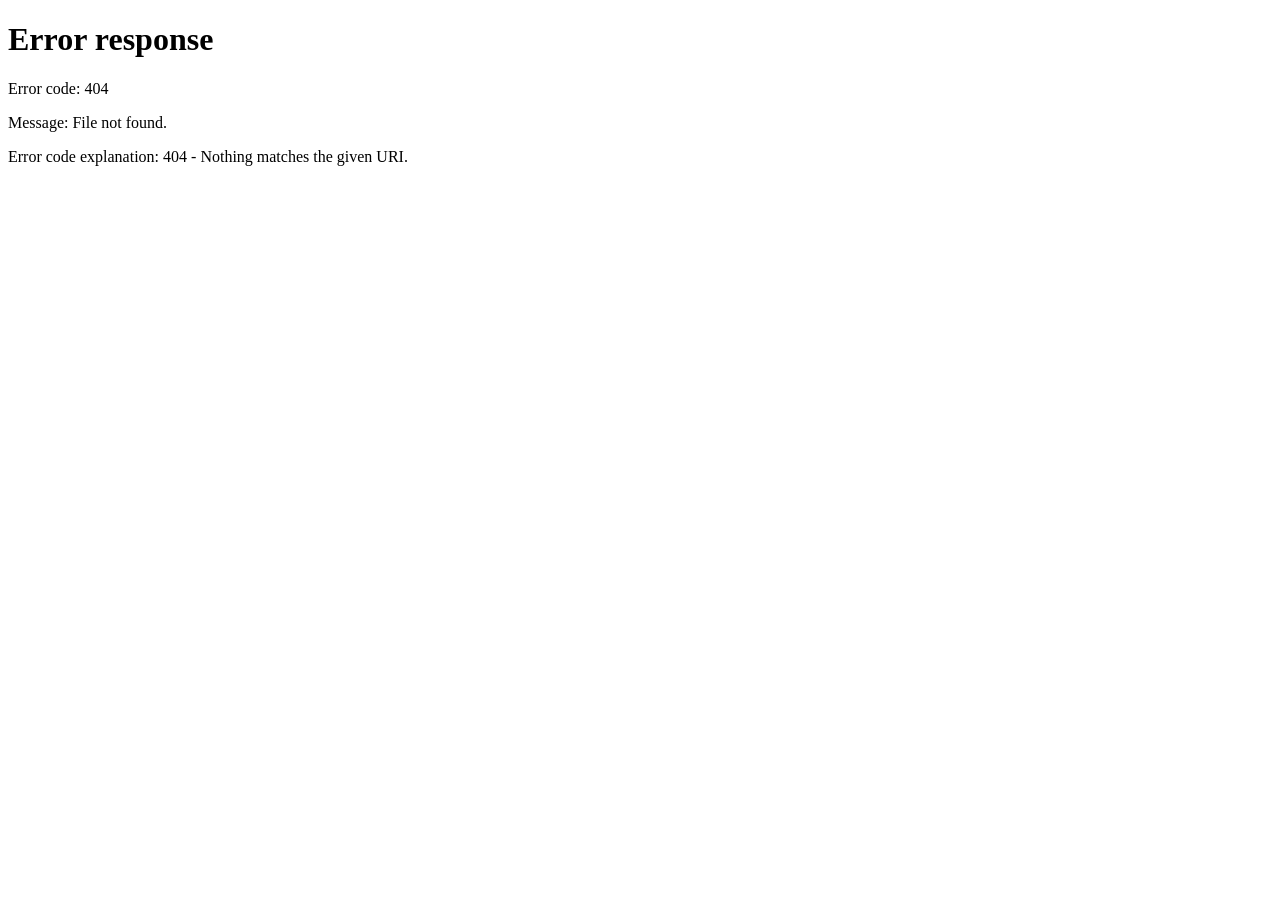
==== play.html @ 8db26f98 "Rename play_Version2.html to play.html" ====
<!DOCTYPE html>
<html lang="ja">
<head>
    <meta charset="UTF-8">
    <meta name="viewport" content="width=device-width, initial-scale=1.0">
    <title>解答 - ひらがな単語並べ替え</title>
    <link rel="stylesheet" href="styles.css">
</head>
<body class="play-page">
    <div class="play-container">
        <div class="play-header">
            <h1>🎲 問題に答えよう</h1>
            <p class="play-instruction">バラバラな文字を並べ替えて、単語を当てよう！</p>
        </div>

        <div class="cards-container" id="cardsContainer">
            <!-- カードがここに配置される -->
        </div>

        <div class="play-buttons">
            <button class="btn-answer" id="answerBtn">答え</button>
            <button class="btn-back" id="backBtn">← 戻る</button>
        </div>
    </div>

    <!-- 答え表示モーダル -->
    <div class="modal" id="answerModal">
        <div class="modal-content">
            <h2>🎉 正解！</h2>
            <div class="answer-display" id="answerDisplay"></div>
            <p class="modal-text">よくできましたね！</p>
            <p class="continue-hint">画面をタップして続ける</p>
        </div>
    </div>

    <script src="script.js"></script>
    <script>
        let cards = [];
        let selectedWord = [];

        // 初期化
        function init() {
            const wordData = sessionStorage.getItem('selectedWord');
            if (!wordData) {
                alert('問題が選択されていません。');
                window.location.href = 'select.html';
                return;
            }

            selectedWord = JSON.parse(wordData);
            createCards();
            setupEventListeners();
        }

        // カードを作成
        function createCards() {
            const container = document.getElementById('cardsContainer');
            container.innerHTML = '';

            // カードをシャッフルして配置
            const shuffled = [...selectedWord].sort(() => Math.random() - 0.5);

            shuffled.forEach((char, index) => {
                const card = document.createElement('div');
                card.className = 'card';
                card.textContent = char;
                card.id = 'card-' + index;
                card.draggable = true;

                // ランダムな位置に配置
                const randomX = Math.random() * (container.offsetWidth - 100);
                const randomY = Math.random() * (container.offsetHeight - 100);
                card.style.left = randomX + 'px';
                card.style.top = randomY + 'px';

                // ドラッグイベント
                card.addEventListener('dragstart', handleDragStart);
                card.addEventListener('dragend', handleDragEnd);

                // タッチイベント（タブレット対応）
                card.addEventListener('touchstart', handleTouchStart);
                card.addEventListener('touchmove', handleTouchMove);
                card.addEventListener('touchend', handleTouchEnd);

                container.appendChild(card);
                cards.push({
                    element: card,
                    character: char,
                    x: randomX,
                    y: randomY
                });
            });
        }

        // ドラッグハンドラー
        let draggedCard = null;
        let offsetX = 0;
        let offsetY = 0;

        function handleDragStart(e) {
            draggedCard = this;
            e.dataTransfer.effectAllowed = 'move';
            e.dataTransfer.setData('text/html', this.innerHTML);
        }

        function handleDragEnd(e) {
            draggedCard = null;
        }

        // タッチハンドラー（タブレット対応）
        let touchCard = null;

        function handleTouchStart(e) {
            touchCard = this;
            const touch = e.touches[0];
            offsetX = touch.clientX - this.getBoundingClientRect().left;
            offsetY = touch.clientY - this.getBoundingClientRect().top;
        }

        function handleTouchMove(e) {
            if (!touchCard) return;

            const touch = e.touches[0];
            const container = document.getElementById('cardsContainer');
            const containerRect = container.getBoundingClientRect();

            let x = touch.clientX - containerRect.left - offsetX;
            let y = touch.clientY - containerRect.top - offsetY;

            // 境界チェック
            x = Math.max(0, Math.min(x, containerRect.width - touchCard.offsetWidth));
            y = Math.max(0, Math.min(y, containerRect.height - touchCard.offsetHeight));

            touchCard.style.left = x + 'px';
            touchCard.style.top = y + 'px';
        }

        function handleTouchEnd(e) {
            touchCard = null;
        }

        // イベントリスナーの設定
        function setupEventListeners() {
            document.getElementById('answerBtn').addEventListener('click', showAnswer);
            document.getElementById('backBtn').addEventListener('click', goBack);
            document.getElementById('answerModal').addEventListener('click', handleModalClick);
        }

        // 答えを表示
        function showAnswer() {
            const answer = selectedWord.join('');
            document.getElementById('answerDisplay').textContent = answer;
            document.getElementById('answerModal').classList.add('active');

            // 正解の順に並べ替え
            const container = document.getElementById('cardsContainer');
            const rect = container.getBoundingClientRect();
            const spacing = (rect.width - 100) / (selectedWord.length + 1);

            cards.forEach((card, index) => {
                const targetX = (index + 1) * spacing;
                const targetY = (rect.height - 100) / 2;
                card.element.style.transition = 'all 0.5s ease';
                card.element.style.left = targetX + 'px';
                card.element.style.top = targetY + 'px';
            });
        }

        // モーダルをクリック
        function handleModalClick() {
            document.getElementById('answerModal').classList.remove('active');
            // select.htmlに戻る
            sessionStorage.removeItem('selectedWord');
            window.location.href = 'select.html';
        }

        // 戻る
        function goBack() {
            sessionStorage.removeItem('selectedWord');
            window.location.href = 'select.html';
        }

        // 初期化実行
        init();
    </script>
</body>
</html>
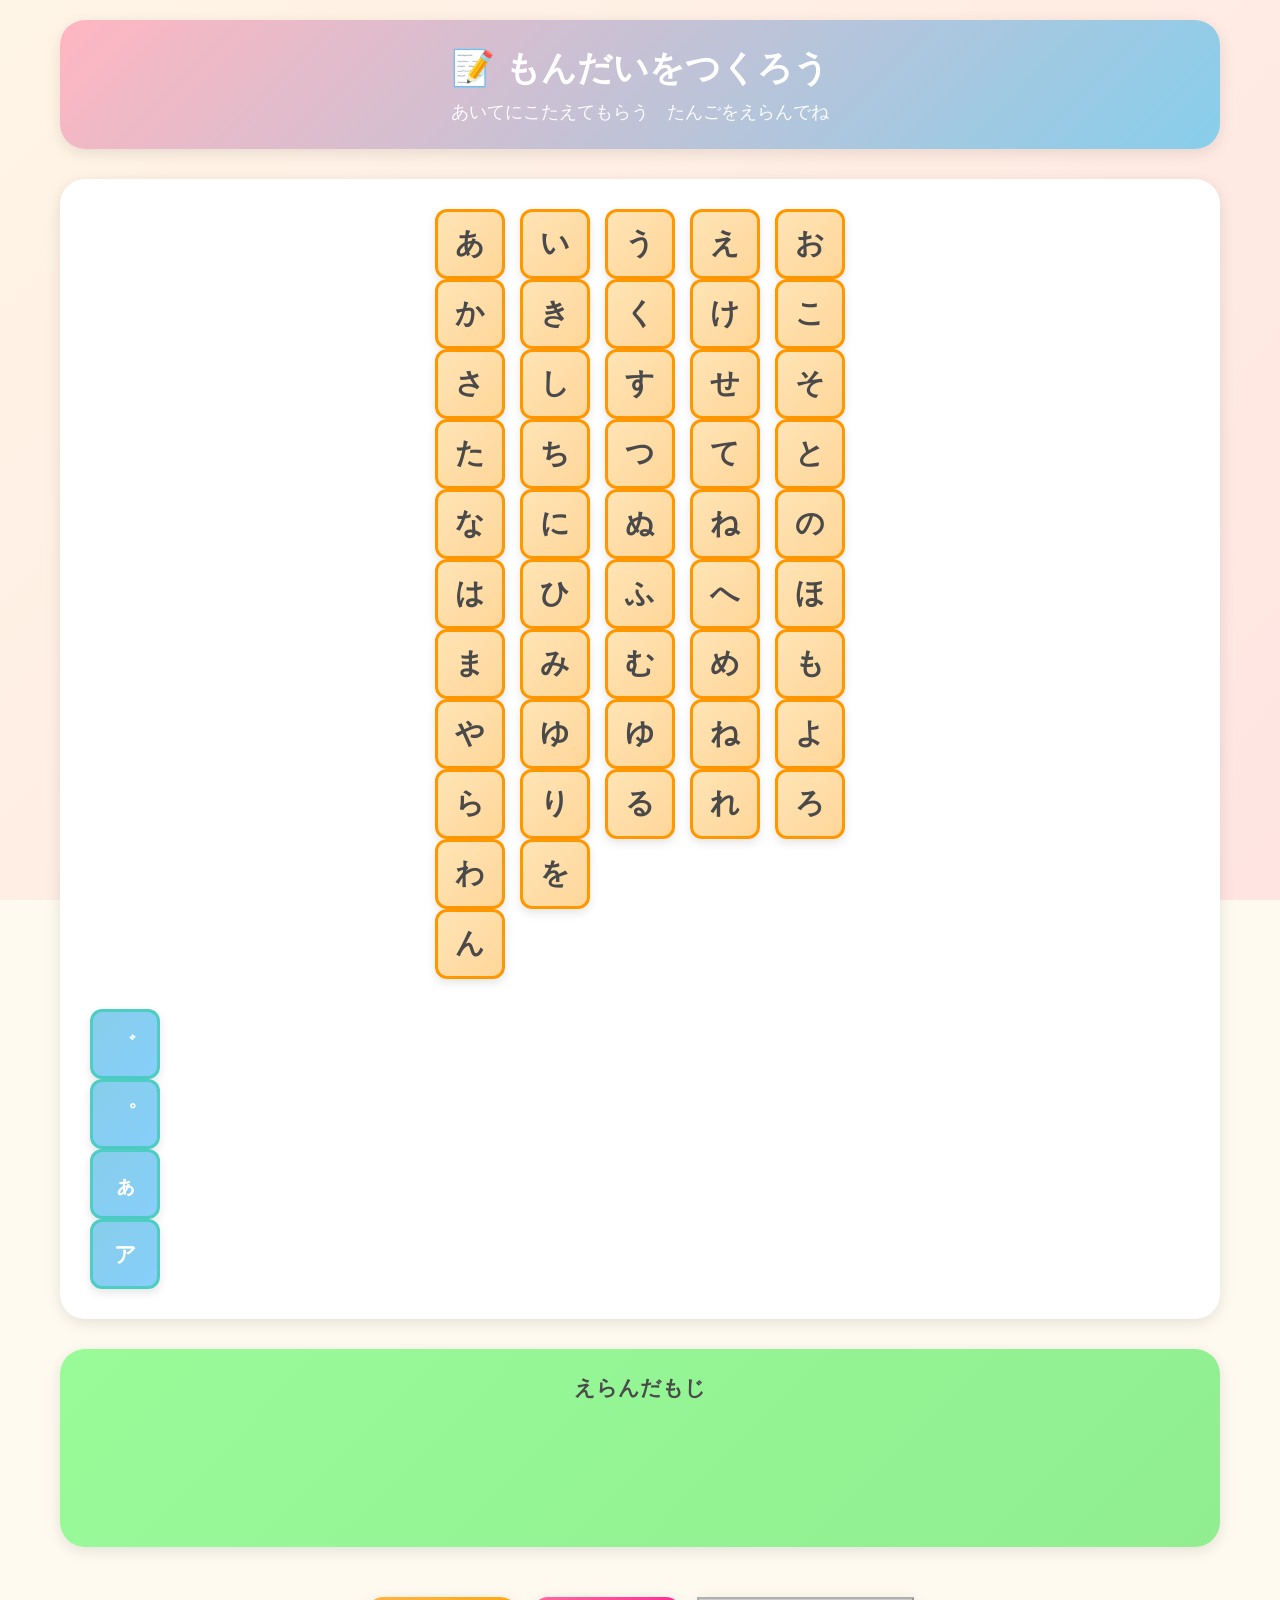
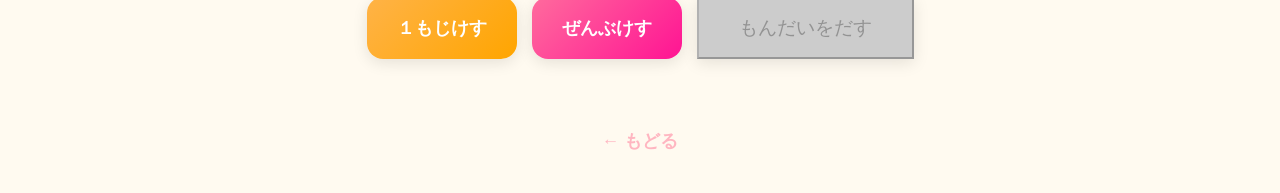
==== commit ed794c9c: "Update Japanese text in play.html" ====
--- a/play.html
+++ b/play.html
@@ -3,14 +3,13 @@
 <head>
     <meta charset="UTF-8">
     <meta name="viewport" content="width=device-width, initial-scale=1.0">
-    <title>解答 - ひらがな単語並べ替え</title>
+    <title>解答 - ひらがなかたかなならびかえ</title>
     <link rel="stylesheet" href="styles.css">
 </head>
 <body class="play-page">
     <div class="play-container">
         <div class="play-header">
-            <h1>🎲 問題に答えよう</h1>
-            <p class="play-instruction">バラバラな文字を並べ替えて、単語を当てよう！</p>
+            <h1>🎲 ならびかえて　ことばにしよう</h1>
         </div>
 
         <div class="cards-container" id="cardsContainer">
@@ -18,18 +17,18 @@
         </div>
 
         <div class="play-buttons">
-            <button class="btn-answer" id="answerBtn">答え</button>
-            <button class="btn-back" id="backBtn">← 戻る</button>
+            <button class="btn-answer" id="answerBtn">こたえ</button>
+            <button class="btn-back" id="backBtn">← もどる</button>
         </div>
     </div>
 
     <!-- 答え表示モーダル -->
     <div class="modal" id="answerModal">
         <div class="modal-content">
-            <h2>🎉 正解！</h2>
+            <h2>せいかいは</h2>
             <div class="answer-display" id="answerDisplay"></div>
             <p class="modal-text">よくできましたね！</p>
-            <p class="continue-hint">画面をタップして続ける</p>
+            <p class="continue-hint">がめんをたっぷして　つづける</p>
         </div>
     </div>
 
@@ -37,12 +36,15 @@
     <script>
         let cards = [];
         let selectedWord = [];
+        let draggedCard = null;
+        let offsetX = 0;
+        let offsetY = 0;
 
         // 初期化
         function init() {
             const wordData = sessionStorage.getItem('selectedWord');
             if (!wordData) {
-                alert('問題が選択されていません。');
+                alert('もんだいが　えらばれていません。');
                 window.location.href = 'select.html';
                 return;
             }
@@ -65,7 +67,6 @@
                 card.className = 'card';
                 card.textContent = char;
                 card.id = 'card-' + index;
-                card.draggable = true;
 
                 // ランダムな位置に配置
                 const randomX = Math.random() * (container.offsetWidth - 100);
@@ -73,11 +74,13 @@
                 card.style.left = randomX + 'px';
                 card.style.top = randomY + 'px';
 
-                // ドラッグイベント
-                card.addEventListener('dragstart', handleDragStart);
-                card.addEventListener('dragend', handleDragEnd);
-
-                // タッチイベント（タブレット対応）
+                // マウスイベント
+                card.addEventListener('mousedown', handleMouseDown);
+                card.addEventListener('mousemove', handleMouseMove);
+                card.addEventListener('mouseup', handleMouseUp);
+                card.addEventListener('mouseleave', handleMouseUp);
+
+                // タッチイベント
                 card.addEventListener('touchstart', handleTouchStart);
                 card.addEventListener('touchmove', handleTouchMove);
                 card.addEventListener('touchend', handleTouchEnd);
@@ -92,33 +95,53 @@
             });
         }
 
-        // ドラッグハンドラー
-        let draggedCard = null;
-        let offsetX = 0;
-        let offsetY = 0;
-
-        function handleDragStart(e) {
+        // マウスイベント
+        function handleMouseDown(e) {
             draggedCard = this;
-            e.dataTransfer.effectAllowed = 'move';
-            e.dataTransfer.setData('text/html', this.innerHTML);
-        }
-
-        function handleDragEnd(e) {
-            draggedCard = null;
-        }
-
-        // タッチハンドラー（タブレット対応）
-        let touchCard = null;
-
+            const rect = this.getBoundingClientRect();
+            const container = document.getElementById('cardsContainer');
+            const containerRect = container.getBoundingClientRect();
+            offsetX = e.clientX - rect.left;
+            offsetY = e.clientY - rect.top;
+            this.style.zIndex = 1000;
+        }
+
+        function handleMouseMove(e) {
+            if (!draggedCard || draggedCard !== this) return;
+
+            const container = document.getElementById('cardsContainer');
+            const containerRect = container.getBoundingClientRect();
+
+            let x = e.clientX - containerRect.left - offsetX;
+            let y = e.clientY - containerRect.top - offsetY;
+
+            // 境界チェック
+            x = Math.max(0, Math.min(x, containerRect.width - this.offsetWidth));
+            y = Math.max(0, Math.min(y, containerRect.height - this.offsetHeight));
+
+            this.style.left = x + 'px';
+            this.style.top = y + 'px';
+        }
+
+        function handleMouseUp(e) {
+            if (draggedCard) {
+                draggedCard.style.zIndex = 'auto';
+                draggedCard = null;
+            }
+        }
+
+        // タッチイベント
         function handleTouchStart(e) {
-            touchCard = this;
+            draggedCard = this;
             const touch = e.touches[0];
-            offsetX = touch.clientX - this.getBoundingClientRect().left;
-            offsetY = touch.clientY - this.getBoundingClientRect().top;
+            const rect = this.getBoundingClientRect();
+            offsetX = touch.clientX - rect.left;
+            offsetY = touch.clientY - rect.top;
+            this.style.zIndex = 1000;
         }
 
         function handleTouchMove(e) {
-            if (!touchCard) return;
+            if (!draggedCard || draggedCard !== this) return;
 
             const touch = e.touches[0];
             const container = document.getElementById('cardsContainer');
@@ -128,15 +151,18 @@
             let y = touch.clientY - containerRect.top - offsetY;
 
             // 境界チェック
-            x = Math.max(0, Math.min(x, containerRect.width - touchCard.offsetWidth));
-            y = Math.max(0, Math.min(y, containerRect.height - touchCard.offsetHeight));
-
-            touchCard.style.left = x + 'px';
-            touchCard.style.top = y + 'px';
+            x = Math.max(0, Math.min(x, containerRect.width - this.offsetWidth));
+            y = Math.max(0, Math.min(y, containerRect.height - this.offsetHeight));
+
+            this.style.left = x + 'px';
+            this.style.top = y + 'px';
         }
 
         function handleTouchEnd(e) {
-            touchCard = null;
+            if (draggedCard) {
+                draggedCard.style.zIndex = 'auto';
+                draggedCard = null;
+            }
         }
 
         // イベントリスナーの設定
--- a/styles.css
+++ b/styles.css
@@ -0,0 +1,854 @@
+/* ========================================
+   グローバルスタイル
+   ======================================== */
+
+* {
+    margin: 0;
+    padding: 0;
+    box-sizing: border-box;
+}
+
+:root {
+    /* 温かみのあるカラーパレット */
+    --primary-color: #FFB6C1;      /* やさしいピンク */
+    --secondary-color: #FFE4B5;    /* もこもこオレンジ */
+    --accent-color: #87CEEB;       /* さわやかブルー */
+    --success-color: #98FB98;      /* やさしい緑 */
+    --warning-color: #FFD700;      /* きらきら黄色 */
+    --text-color: #4A4A4A;         /* 優しい黒 */
+    --bg-color: #FFFAF0;           /* あたたかい白 */
+    --shadow: 0 4px 15px rgba(0, 0, 0, 0.1);
+}
+
+html, body {
+    width: 100%;
+    height: 100%;
+    font-family: 'Segoe UI', 'Meiryo', 'Hiragino Sans', sans-serif;
+    background-color: var(--bg-color);
+    color: var(--text-color);
+}
+
+body {
+    overflow-x: hidden;
+}
+
+/* ========================================
+   トップページ
+   ======================================== */
+
+.top-page {
+    background: linear-gradient(135deg, #FFF5E6 0%, #FFE4E1 100%);
+}
+
+.container {
+    max-width: 800px;
+    margin: 0 auto;
+    padding: 20px;
+}
+
+.header {
+    text-align: center;
+    margin-bottom: 40px;
+    padding: 30px 20px;
+    background: linear-gradient(135deg, var(--primary-color) 0%, var(--accent-color) 100%);
+    border-radius: 30px;
+    box-shadow: var(--shadow);
+}
+
+.title {
+    font-size: 2.5em;
+    font-weight: bold;
+    color: white;
+    margin-bottom: 10px;
+    text-shadow: 2px 2px 4px rgba(0, 0, 0, 0.1);
+}
+
+.subtitle {
+    font-size: 1.2em;
+    color: rgba(255, 255, 255, 0.9);
+}
+
+/* ========================================
+   ヒーローセクション
+   ======================================== */
+
+.hero-section {
+    text-align: center;
+    margin: 40px 0;
+    padding: 30px;
+    background: linear-gradient(135deg, var(--secondary-color) 0%, var(--success-color) 100%);
+    border-radius: 25px;
+    box-shadow: var(--shadow);
+}
+
+.character-cards-demo {
+    display: flex;
+    justify-content: center;
+    gap: 20px;
+    flex-wrap: wrap;
+}
+
+.demo-card {
+    width: 80px;
+    height: 80px;
+    background: white;
+    border: 3px solid var(--primary-color);
+    border-radius: 15px;
+    display: flex;
+    align-items: center;
+    justify-content: center;
+    font-size: 2.5em;
+    font-weight: bold;
+    color: var(--text-color);
+    box-shadow: 0 4px 10px rgba(0, 0, 0, 0.1);
+    transform: rotate(-5deg);
+    animation: float 3s ease-in-out infinite;
+}
+
+.demo-card:nth-child(2) {
+    animation-delay: 0.3s;
+    transform: rotate(0deg);
+}
+
+.demo-card:nth-child(3) {
+    animation-delay: 0.6s;
+    transform: rotate(5deg);
+}
+
+@keyframes float {
+    0%, 100% { transform: translateY(0px); }
+    50% { transform: translateY(-10px); }
+}
+
+/* ========================================
+   セクション共通
+   ======================================== */
+
+section {
+    margin-bottom: 30px;
+}
+
+section h2 {
+    font-size: 1.8em;
+    margin-bottom: 20px;
+    padding-bottom: 10px;
+    border-bottom: 3px dashed var(--primary-color);
+    color: var(--text-color);
+}
+
+.instructions, .how-to, .features {
+    background: white;
+    padding: 25px;
+    border-radius: 20px;
+    box-shadow: var(--shadow);
+}
+
+.instructions p {
+    font-size: 1.1em;
+    line-height: 1.8;
+    margin-bottom: 10px;
+    color: var(--text-color);
+}
+
+/* ========================================
+   遊び方ガイド
+   ======================================== */
+
+.guide-step {
+    background: linear-gradient(135deg, #FFF9E6 0%, #F0F8FF 100%);
+    padding: 20px;
+    margin-bottom: 15px;
+    border-radius: 15px;
+    border-left: 5px solid var(--accent-color);
+    display: flex;
+    gap: 20px;
+}
+
+.step-number {
+    width: 50px;
+    height: 50px;
+    background: var(--warning-color);
+    border-radius: 50%;
+    display: flex;
+    align-items: center;
+    justify-content: center;
+    font-size: 1.5em;
+    font-weight: bold;
+    color: white;
+    flex-shrink: 0;
+}
+
+.guide-step h3 {
+    font-size: 1.3em;
+    margin-bottom: 8px;
+    color: var(--text-color);
+}
+
+.guide-step p {
+    font-size: 1em;
+    line-height: 1.6;
+    color: var(--text-color);
+    margin-bottom: 5px;
+}
+
+.guide-step p strong {
+    color: var(--primary-color);
+    font-weight: bold;
+}
+
+/* ========================================
+   機能説明
+   ======================================== */
+
+.feature-item {
+    background: linear-gradient(135deg, #FFE4E1 0%, #E0FFFF 100%);
+    padding: 20px;
+    margin-bottom: 15px;
+    border-radius: 15px;
+    border: 2px solid var(--accent-color);
+}
+
+.feature-item h3 {
+    font-size: 1.2em;
+    margin-bottom: 10px;
+    color: var(--text-color);
+}
+
+.feature-item p {
+    font-size: 1em;
+    line-height: 1.6;
+    color: var(--text-color);
+}
+
+/* ========================================
+   ボタン
+   ======================================== */
+
+.btn-large {
+    padding: 20px 40px;
+    font-size: 1.5em;
+    font-weight: bold;
+    border: none;
+    border-radius: 20px;
+    cursor: pointer;
+    transition: all 0.3s ease;
+    box-shadow: var(--shadow);
+    text-decoration: none;
+    display: inline-block;
+}
+
+.btn-large:hover {
+    transform: translateY(-3px);
+    box-shadow: 0 6px 20px rgba(0, 0, 0, 0.15);
+}
+
+.btn-large:active {
+    transform: translateY(-1px);
+}
+
+.btn-primary {
+    background: linear-gradient(135deg, var(--primary-color) 0%, var(--secondary-color) 100%);
+    color: white;
+}
+
+.btn-primary:hover {
+    background: linear-gradient(135deg, #FF9BB5 0%, #FFD699 100%);
+}
+
+.start-section {
+    text-align: center;
+    margin: 40px 0;
+}
+
+/* ========================================
+   フッター
+   ======================================== */
+
+.footer {
+    text-align: center;
+    padding: 20px;
+    color: var(--text-color);
+    font-size: 1.1em;
+    margin-top: 50px;
+}
+
+/* ========================================
+   レスポンシブ
+   ======================================== */
+
+@media (max-width: 768px) {
+    .title {
+        font-size: 2em;
+    }
+
+    .subtitle {
+        font-size: 1em;
+    }
+
+    section h2 {
+        font-size: 1.5em;
+    }
+
+    .guide-step {
+        flex-direction: column;
+        align-items: flex-start;
+    }
+
+    .step-number {
+        width: 40px;
+        height: 40px;
+        font-size: 1.2em;
+    }
+
+    .btn-large {
+        padding: 15px 30px;
+        font-size: 1.2em;
+    }
+}
+
+/* ========================================
+   選択画面（セレクト画面）
+   ======================================== */
+
+.select-page {
+    background: linear-gradient(135deg, #FFF5E6 0%, #FFE4E1 100%);
+    min-height: 100vh;
+}
+
+.select-container {
+    max-width: 1200px;
+    margin: 0 auto;
+    padding: 20px;
+}
+
+.select-header {
+    text-align: center;
+    margin-bottom: 30px;
+    padding: 25px;
+    background: linear-gradient(135deg, var(--primary-color) 0%, var(--accent-color) 100%);
+    border-radius: 25px;
+    box-shadow: var(--shadow);
+}
+
+.select-header h1 {
+    font-size: 2.2em;
+    color: white;
+    margin-bottom: 8px;
+    font-weight: bold;
+}
+
+.select-header p {
+    font-size: 1.1em;
+    color: rgba(255, 255, 255, 0.95);
+}
+
+.select-content {
+    display: flex;
+    flex-direction: column;
+    gap: 30px;
+}
+
+/* ========================================
+   五十音表セクション
+   ======================================== */
+
+.kana-section {
+    background: white;
+    padding: 30px;
+    border-radius: 25px;
+    box-shadow: var(--shadow);
+}
+
+.kana-display {
+    display: flex;
+    gap: 15px;
+    justify-content: center;
+    flex-wrap: wrap;
+    margin-bottom: 30px;
+}
+
+.kana-column {
+    display: flex;
+    flex-direction: column;
+    gap: 12px;
+}
+
+.kana-column.modifiers {
+    justify-content: flex-end;
+    gap: 8px;
+}
+
+/* ========================================
+   五十音カード
+   ======================================== */
+
+.kana-card {
+    width: 70px;
+    height: 70px;
+    background: linear-gradient(135deg, var(--secondary-color) 0%, #FFD699 100%);
+    border: 3px solid #FF9800;
+    border-radius: 12px;
+    font-size: 1.8em;
+    font-weight: bold;
+    color: var(--text-color);
+    cursor: pointer;
+    transition: all 0.2s ease;
+    box-shadow: 0 4px 10px rgba(0, 0, 0, 0.1);
+    display: flex;
+    align-items: center;
+    justify-content: center;
+}
+
+.kana-card:hover {
+    transform: translateY(-3px);
+    box-shadow: 0 6px 15px rgba(0, 0, 0, 0.15);
+}
+
+.kana-card:active {
+    transform: translateY(-1px);
+}
+
+.kana-spacer {
+    width: 70px;
+    height: 70px;
+}
+
+/* ========================================
+   修飾ボタン
+   ======================================== */
+
+.modifier-btn {
+    width: 70px;
+    height: 70px;
+    background: linear-gradient(135deg, var(--accent-color) 0%, #87CEFA 100%);
+    border: 3px solid #4ECDC4;
+    border-radius: 12px;
+    font-size: 1.4em;
+    font-weight: bold;
+    color: white;
+    cursor: pointer;
+    transition: all 0.2s ease;
+    box-shadow: 0 4px 10px rgba(0, 0, 0, 0.1);
+    display: flex;
+    align-items: center;
+    justify-content: center;
+}
+
+.modifier-btn:hover {
+    transform: translateY(-3px);
+    box-shadow: 0 6px 15px rgba(0, 0, 0, 0.15);
+}
+
+.modifier-btn:active {
+    transform: translateY(-1px);
+}
+
+.modifier-btn.active {
+    background: linear-gradient(135deg, var(--primary-color) 0%, #FF69B4 100%);
+    border-color: #FF1493;
+}
+
+/* ========================================
+   選択済み文字表示
+   ======================================== */
+
+.selected-word-section {
+    background: linear-gradient(135deg, var(--success-color) 0%, #90EE90 100%);
+    padding: 25px;
+    border-radius: 25px;
+    text-align: center;
+    box-shadow: var(--shadow);
+}
+
+.selected-word-section h3 {
+    font-size: 1.3em;
+    margin-bottom: 20px;
+    color: var(--text-color);
+    font-weight: bold;
+}
+
+.selected-cards-display {
+    display: flex;
+    justify-content: center;
+    gap: 15px;
+    flex-wrap: wrap;
+    min-height: 100px;
+    align-items: center;
+}
+
+.selected-word-card {
+    width: 80px;
+    height: 80px;
+    background: white;
+    border: 4px solid var(--primary-color);
+    border-radius: 15px;
+    display: flex;
+    align-items: center;
+    justify-content: center;
+    font-size: 2.2em;
+    font-weight: bold;
+    color: var(--text-color);
+    box-shadow: 0 4px 12px rgba(0, 0, 0, 0.12);
+    animation: popIn 0.3s ease;
+}
+
+@keyframes popIn {
+    from {
+        opacity: 0;
+        transform: scale(0.8);
+    }
+    to {
+        opacity: 1;
+        transform: scale(1);
+    }
+}
+
+/* ========================================
+   操作ボタン
+   ======================================== */
+
+.button-controls {
+    display: flex;
+    gap: 15px;
+    justify-content: center;
+    flex-wrap: wrap;
+    padding: 20px;
+}
+
+.control-btn {
+    padding: 16px 30px;
+    font-size: 1.1em;
+    font-weight: bold;
+    border: none;
+    border-radius: 16px;
+    cursor: pointer;
+    transition: all 0.3s ease;
+    box-shadow: var(--shadow);
+    color: white;
+}
+
+.btn-delete-one {
+    background: linear-gradient(135deg, #FFB347 0%, #FFA500 100%);
+}
+
+.btn-delete-one:hover {
+    transform: translateY(-3px);
+    box-shadow: 0 6px 18px rgba(255, 165, 0, 0.3);
+}
+
+.btn-delete-all {
+    background: linear-gradient(135deg, #FF6B9D 0%, #FF1493 100%);
+}
+
+.btn-delete-all:hover {
+    transform: translateY(-3px);
+    box-shadow: 0 6px 18px rgba(255, 105, 180, 0.3);
+}
+
+.submit-btn {
+    background: linear-gradient(135deg, var(--success-color) 0%, #66BB6A 100%);
+    padding: 16px 40px;
+    font-size: 1.2em;
+}
+
+.submit-btn:hover {
+    transform: translateY(-3px);
+    box-shadow: 0 6px 18px rgba(152, 251, 152, 0.3);
+}
+
+.submit-btn:disabled {
+    background: #CCCCCC;
+    cursor: not-allowed;
+    transform: none;
+    box-shadow: var(--shadow);
+}
+
+/* ========================================
+   戻るリンク
+   ======================================== */
+
+.back-link-section {
+    text-align: center;
+    padding: 20px 0;
+}
+
+.back-link {
+    font-size: 1.1em;
+    color: var(--primary-color);
+    text-decoration: none;
+    font-weight: bold;
+    transition: all 0.3s ease;
+}
+
+.back-link:hover {
+    color: var(--accent-color);
+    transform: translateX(-5px);
+}
+
+/* ========================================
+   プレイページ（解答画面）
+   ======================================== */
+
+.play-page {
+    background: linear-gradient(135deg, #FFF5E6 0%, #FFE4E1 100%);
+    min-height: 100vh;
+    display: flex;
+    flex-direction: column;
+}
+
+.play-container {
+    max-width: 1000px;
+    margin: 0 auto;
+    padding: 20px;
+    flex: 1;
+    display: flex;
+    flex-direction: column;
+}
+
+.play-header {
+    text-align: center;
+    margin-bottom: 20px;
+    padding: 20px;
+    background: linear-gradient(135deg, var(--primary-color) 0%, var(--accent-color) 100%);
+    border-radius: 20px;
+    box-shadow: var(--shadow);
+}
+
+.play-header h1 {
+    font-size: 2em;
+    color: white;
+    margin-bottom: 10px;
+}
+
+.play-instruction {
+    font-size: 1.2em;
+    color: rgba(255, 255, 255, 0.9);
+}
+
+/* ========================================
+   カード配置エリア
+   ======================================== */
+
+.cards-container {
+    background: white;
+    padding: 40px;
+    border-radius: 20px;
+    box-shadow: var(--shadow);
+    flex: 1;
+    position: relative;
+    min-height: 400px;
+    margin-bottom: 20px;
+}
+
+.card {
+    width: 80px;
+    height: 80px;
+    background: linear-gradient(135deg, var(--secondary-color) 0%, #FFE0B2 100%);
+    border: 3px solid #FF9800;
+    border-radius: 15px;
+    display: flex;
+    align-items: center;
+    justify-content: center;
+    font-size: 2em;
+    font-weight: bold;
+    color: var(--text-color);
+    cursor: grab;
+    box-shadow: 0 4px 12px rgba(0, 0, 0, 0.1);
+    position: absolute;
+    touch-action: none;
+    user-select: none;
+}
+
+.card:hover {
+    box-shadow: 0 6px 16px rgba(0, 0, 0, 0.15);
+}
+
+.card:active {
+    cursor: grabbing;
+}
+
+/* ========================================
+   プレイボタン
+   ======================================== */
+
+.play-buttons {
+    display: flex;
+    gap: 15px;
+    justify-content: center;
+    flex-wrap: wrap;
+}
+
+.btn-answer {
+    padding: 15px 40px;
+    font-size: 1.2em;
+    font-weight: bold;
+    background: linear-gradient(135deg, var(--success-color) 0%, #66BB6A 100%);
+    color: white;
+    border: none;
+    border-radius: 15px;
+    cursor: pointer;
+    transition: all 0.3s ease;
+    box-shadow: var(--shadow);
+}
+
+.btn-answer:hover {
+    transform: translateY(-2px);
+    box-shadow: 0 6px 20px rgba(0, 0, 0, 0.15);
+}
+
+.btn-back {
+    padding: 15px 40px;
+    font-size: 1.2em;
+    font-weight: bold;
+    background: linear-gradient(135deg, var(--accent-color) 0%, #87CEFA 100%);
+    color: white;
+    border: none;
+    border-radius: 15px;
+    cursor: pointer;
+    transition: all 0.3s ease;
+    box-shadow: var(--shadow);
+}
+
+.btn-back:hover {
+    transform: translateY(-2px);
+    box-shadow: 0 6px 20px rgba(0, 0, 0, 0.15);
+}
+
+/* ========================================
+   答え表示モーダル
+   ======================================== */
+
+.modal {
+    display: none;
+    position: fixed;
+    top: 0;
+    left: 0;
+    width: 100%;
+    height: 100%;
+    background: rgba(0, 0, 0, 0.5);
+    z-index: 1000;
+    align-items: center;
+    justify-content: center;
+}
+
+.modal.active {
+    display: flex;
+}
+
+.modal-content {
+    background: white;
+    padding: 40px;
+    border-radius: 25px;
+    text-align: center;
+    box-shadow: 0 10px 40px rgba(0, 0, 0, 0.3);
+    max-width: 500px;
+    animation: slideUp 0.3s ease;
+}
+
+@keyframes slideUp {
+    from {
+        opacity: 0;
+        transform: translateY(30px);
+    }
+    to {
+        opacity: 1;
+        transform: translateY(0);
+    }
+}
+
+.modal-content h2 {
+    font-size: 1.5em;
+    margin-bottom: 20px;
+    color: var(--text-color);
+}
+
+.answer-display {
+    font-size: 3em;
+    font-weight: bold;
+    color: var(--success-color);
+    margin: 30px 0;
+    letter-spacing: 10px;
+}
+
+.modal-text {
+    font-size: 1.1em;
+    color: var(--text-color);
+    margin-bottom: 20px;
+    line-height: 1.6;
+}
+
+.continue-hint {
+    font-size: 0.9em;
+    color: #888;
+    margin-top: 20px;
+    font-style: italic;
+}
+
+/* ========================================
+   タブレット対応
+   ======================================== */
+
+@media (max-width: 1024px) {
+    .kana-display {
+        gap: 10px;
+    }
+
+    .kana-card,
+    .modifier-btn {
+        width: 60px;
+        height: 60px;
+        font-size: 1.4em;
+    }
+}
+
+@media (max-width: 600px) {
+    .select-container, .play-container {
+        padding: 10px;
+    }
+
+    .select-header h1 {
+        font-size: 1.6em;
+    }
+
+    .select-header p {
+        font-size: 0.95em;
+    }
+
+    .kana-card,
+    .modifier-btn {
+        width: 55px;
+        height: 55px;
+        font-size: 1.3em;
+        border-radius: 10px;
+    }
+
+    .selected-word-card {
+        width: 70px;
+        height: 70px;
+        font-size: 1.8em;
+        border-radius: 12px;
+    }
+
+    .button-controls {
+        flex-direction: column;
+    }
+
+    .control-btn {
+        width: 100%;
+    }
+
+    .card {
+        width: 70px;
+        height: 70px;
+        font-size: 1.8em;
+    }
+
+    .modal-content {
+        padding: 30px 20px;
+        max-width: 90%;
+    }
+
+    .answer-display {
+        font-size: 2.5em;
+    }
+}
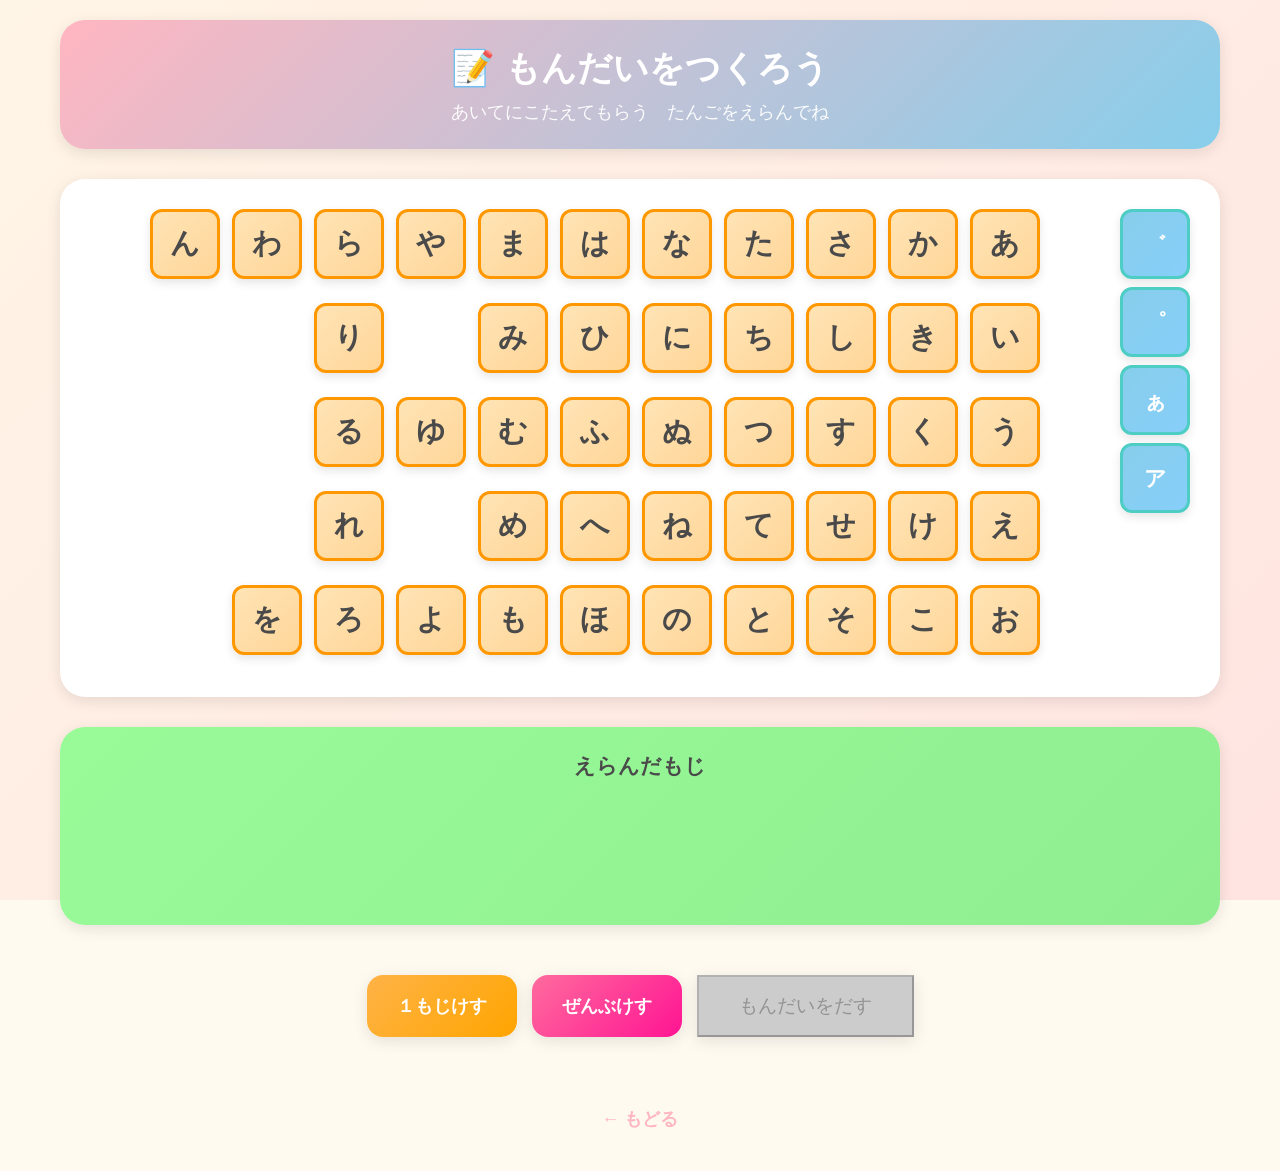
==== commit e5df1c74: "Update play.html" ====
--- a/play.html
+++ b/play.html
@@ -173,6 +173,7 @@
         }
 
         // 答えを表示
+        // 答えを表示
         function showAnswer() {
             const answer = selectedWord.join('');
             document.getElementById('answerDisplay').textContent = answer;
@@ -181,15 +182,33 @@
             // 正解の順に並べ替え
             const container = document.getElementById('cardsContainer');
             const rect = container.getBoundingClientRect();
-            const spacing = (rect.width - 100) / (selectedWord.length + 1);
-
-            cards.forEach((card, index) => {
-                const targetX = (index + 1) * spacing;
-                const targetY = (rect.height - 100) / 2;
-                card.element.style.transition = 'all 0.5s ease';
-                card.element.style.left = targetX + 'px';
-                card.element.style.top = targetY + 'px';
+            
+            const cardWidth = 90; // カードの横幅 (CSSの .card の幅に合わせる)
+            const gap = 15;       // カード同士の間隔
+            const totalWidth = selectedWord.length * cardWidth + (selectedWord.length - 1) * gap;
+            
+            // コンテナの中央に配置するための開始X座標を計算
+            const startX = (rect.width - totalWidth) / 2;
+            const targetY = (rect.height - cardWidth) / 2;
+
+            // selectedWord（正しい順番）の文字と一致するように cards を並べ替える
+            // シャッフル前の正しい文字並びに対応させるための処理
+            selectedWord.forEach((correctChar, index) => {
+                // まだ整列に使われていない、かつ文字が一致するカードを探す
+                const cardObj = cards.find(c => c.character === correctChar && !c.isAligned);
+                if (cardObj) {
+                    cardObj.isAligned = true; // 割り当て済みフラグ
+                    const targetX = startX + index * (cardWidth + gap);
+                    
+                    cardObj.element.style.transition = 'all 0.5s ease';
+                    cardObj.element.style.left = targetX + 'px';
+                    cardObj.element.style.top = targetY + 'px';
+                    cardObj.element.style.zIndex = 100; // 重なり順を前面に
+                }
             });
+
+            // 処理が終わったらフラグをリセット（もう一度遊ぶときのため）
+            cards.forEach(c => delete c.isAligned);
         }
 
         // モーダルをクリック
--- a/styles.css
+++ b/styles.css
@@ -357,25 +357,23 @@
     padding: 30px;
     border-radius: 25px;
     box-shadow: var(--shadow);
+    display: flex;
+    gap: 20px;
 }
 
 .kana-display {
-    display: flex;
-    gap: 15px;
-    justify-content: center;
-    flex-wrap: wrap;
-    margin-bottom: 30px;
-}
-
-.kana-column {
     display: flex;
     flex-direction: column;
     gap: 12px;
-}
-
-.kana-column.modifiers {
-    justify-content: flex-end;
-    gap: 8px;
+    flex: 1;
+}
+
+.kana-row {
+    display: flex;
+    gap: 12px;
+flex-direction: row-reverse;   /* 1. 左から右ではなく、右から左に並べる */
+    justify-content: flex-end;     /* 2. 全体を右側に寄せる */
+    flex-wrap: wrap;
 }
 
 /* ========================================
@@ -408,14 +406,16 @@
     transform: translateY(-1px);
 }
 
-.kana-spacer {
-    width: 70px;
-    height: 70px;
-}
-
-/* ========================================
-   修飾ボタン
-   ======================================== */
+/* ========================================
+   修飾ボタン（縦配置）
+   ======================================== */
+
+.modifiers-vertical {
+    display: flex;
+    flex-direction: column;
+    gap: 8px;
+    justify-content: flex-start;
+}
 
 .modifier-btn {
     width: 70px;
@@ -597,27 +597,29 @@
 }
 
 .play-container {
-    max-width: 1000px;
+    max-width: 1200px;
     margin: 0 auto;
     padding: 20px;
     flex: 1;
     display: flex;
     flex-direction: column;
+    width: 100%;
 }
 
 .play-header {
     text-align: center;
     margin-bottom: 20px;
-    padding: 20px;
+    padding: 25px;
     background: linear-gradient(135deg, var(--primary-color) 0%, var(--accent-color) 100%);
-    border-radius: 20px;
+    border-radius: 25px;
     box-shadow: var(--shadow);
 }
 
 .play-header h1 {
     font-size: 2em;
     color: white;
-    margin-bottom: 10px;
+    margin-bottom: 0;
+    font-weight: bold;
 }
 
 .play-instruction {
@@ -632,24 +634,25 @@
 .cards-container {
     background: white;
     padding: 40px;
-    border-radius: 20px;
+    border-radius: 25px;
     box-shadow: var(--shadow);
     flex: 1;
     position: relative;
-    min-height: 400px;
+    min-height: 500px;
     margin-bottom: 20px;
+    width: 100%;
 }
 
 .card {
-    width: 80px;
-    height: 80px;
+    width: 90px;
+    height: 90px;
     background: linear-gradient(135deg, var(--secondary-color) 0%, #FFE0B2 100%);
     border: 3px solid #FF9800;
     border-radius: 15px;
     display: flex;
     align-items: center;
     justify-content: center;
-    font-size: 2em;
+    font-size: 2.2em;
     font-weight: bold;
     color: var(--text-color);
     cursor: grab;
@@ -657,6 +660,7 @@
     position: absolute;
     touch-action: none;
     user-select: none;
+    transition: box-shadow 0.2s ease;
 }
 
 .card:hover {
@@ -789,15 +793,25 @@
    ======================================== */
 
 @media (max-width: 1024px) {
-    .kana-display {
-        gap: 10px;
+    .kana-section {
+        flex-direction: column;
     }
 
     .kana-card,
     .modifier-btn {
-        width: 60px;
-        height: 60px;
+        width: 65px;
+        height: 65px;
         font-size: 1.4em;
+    }
+
+    .cards-container {
+        min-height: 450px;
+    }
+
+    .card {
+        width: 80px;
+        height: 80px;
+        font-size: 2em;
     }
 }
 
@@ -837,6 +851,11 @@
         width: 100%;
     }
 
+    .cards-container {
+        min-height: 400px;
+        padding: 20px;
+    }
+
     .card {
         width: 70px;
         height: 70px;
@@ -851,4 +870,50 @@
     .answer-display {
         font-size: 2.5em;
     }
-}
+
+    .play-header h1 {
+        font-size: 1.4em;
+    }
+}
+
+/* ========================================
+   五十音表のレイアウト修正（ここから追記）
+   ======================================== */
+
+.kana-display {
+    /* 全体を右から左（RTL）のルールで並べる */
+    direction: rtl; 
+    display: flex;
+    flex-direction: column;
+    align-items: center; 
+}
+
+.kana-row {
+    display: flex !important; 
+    gap: 12px;
+    margin-bottom: 12px;
+    /* direction: rtl により、中のボタンは自動的に右から左へ並びます */
+    /* 以前設定した row-reverse や justify-content をリセットします */
+    flex-direction: row !important;
+    justify-content: center !important;
+}
+
+/* 文字が反転しないように、ボタンの中身だけ左から右に戻す */
+.kana-card {
+    direction: ltr;
+}
+
+/* 空白を維持するための見えないカード（ボタンと同じサイズに設定） */
+.empty-card {
+    width: 70px;
+    height: 70px;
+    visibility: hidden;
+}
+
+/* レスポンシブ対応（既存のタブレット・スマホサイズに合わせる） */
+@media (max-width: 1024px) {
+    .empty-card { width: 65px; height: 65px; }
+}
+@media (max-width: 600px) {
+    .empty-card { width: 55px; height: 55px; }
+}
